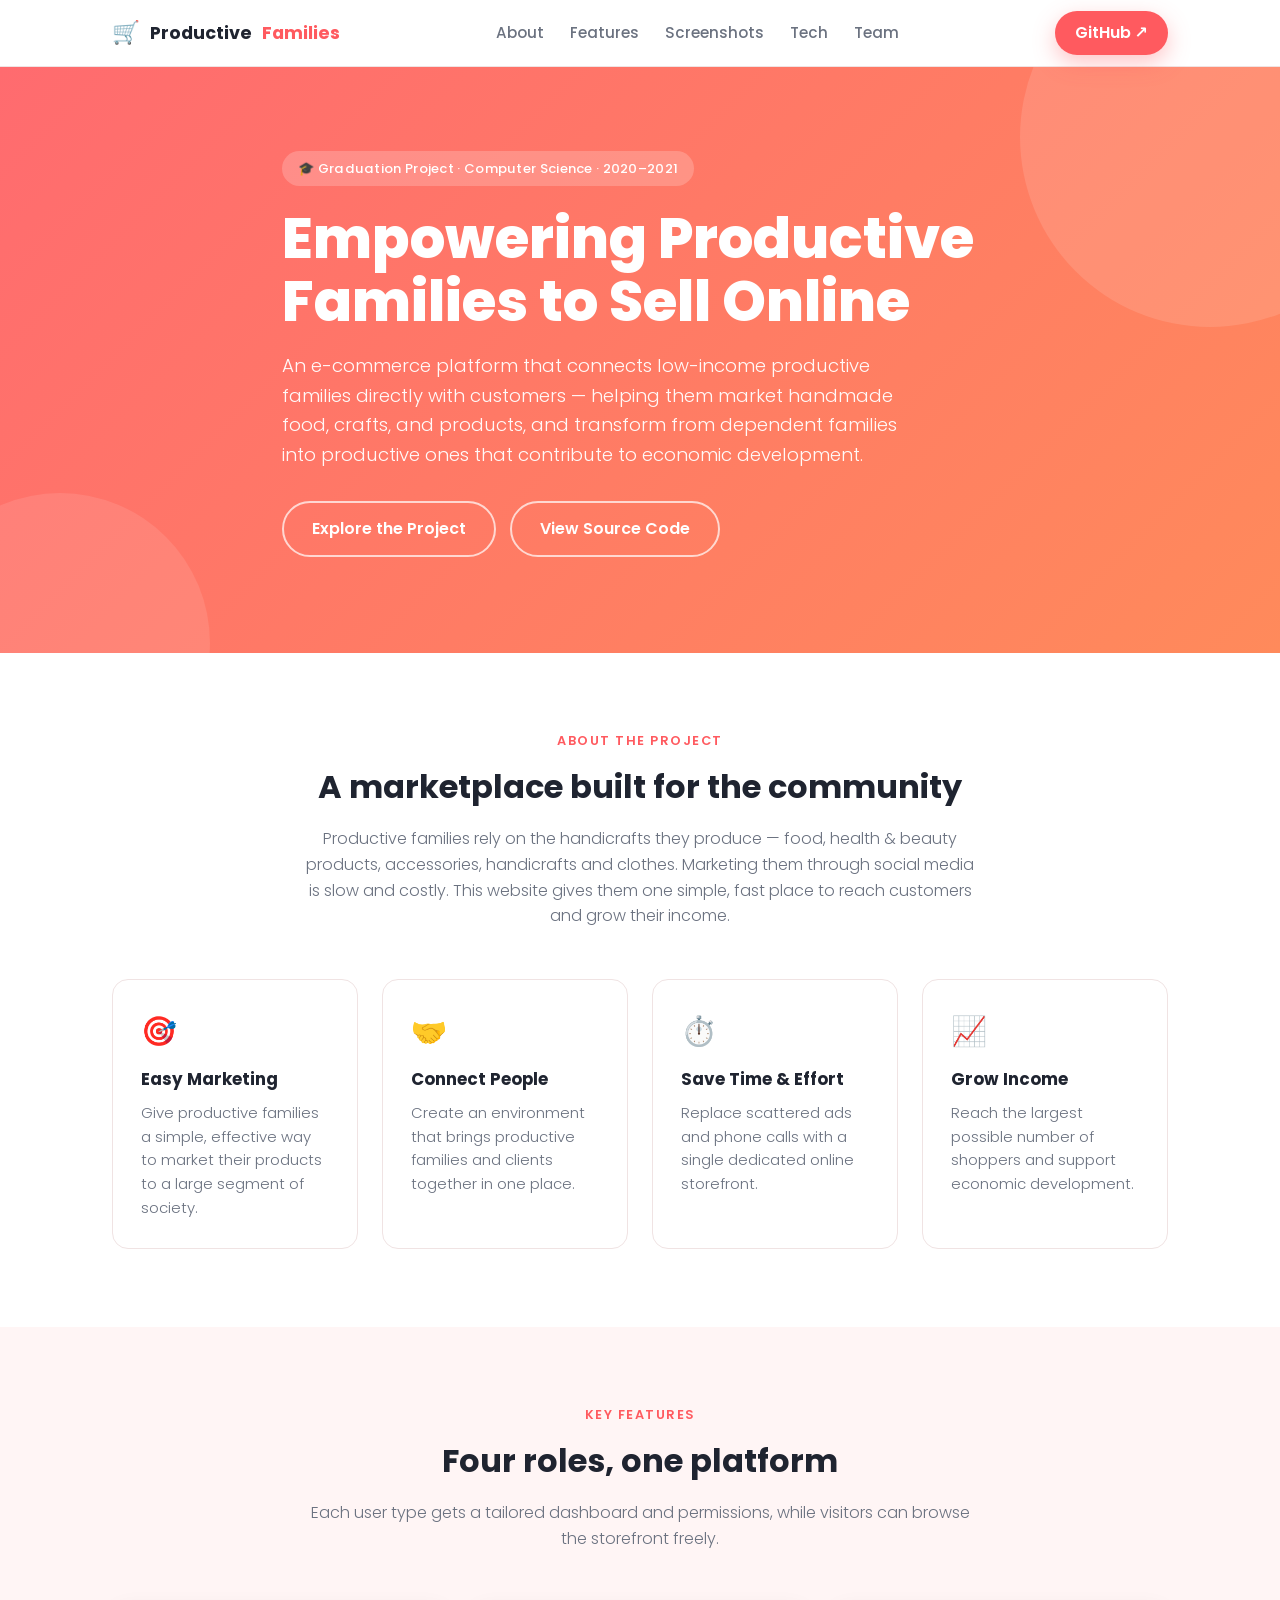
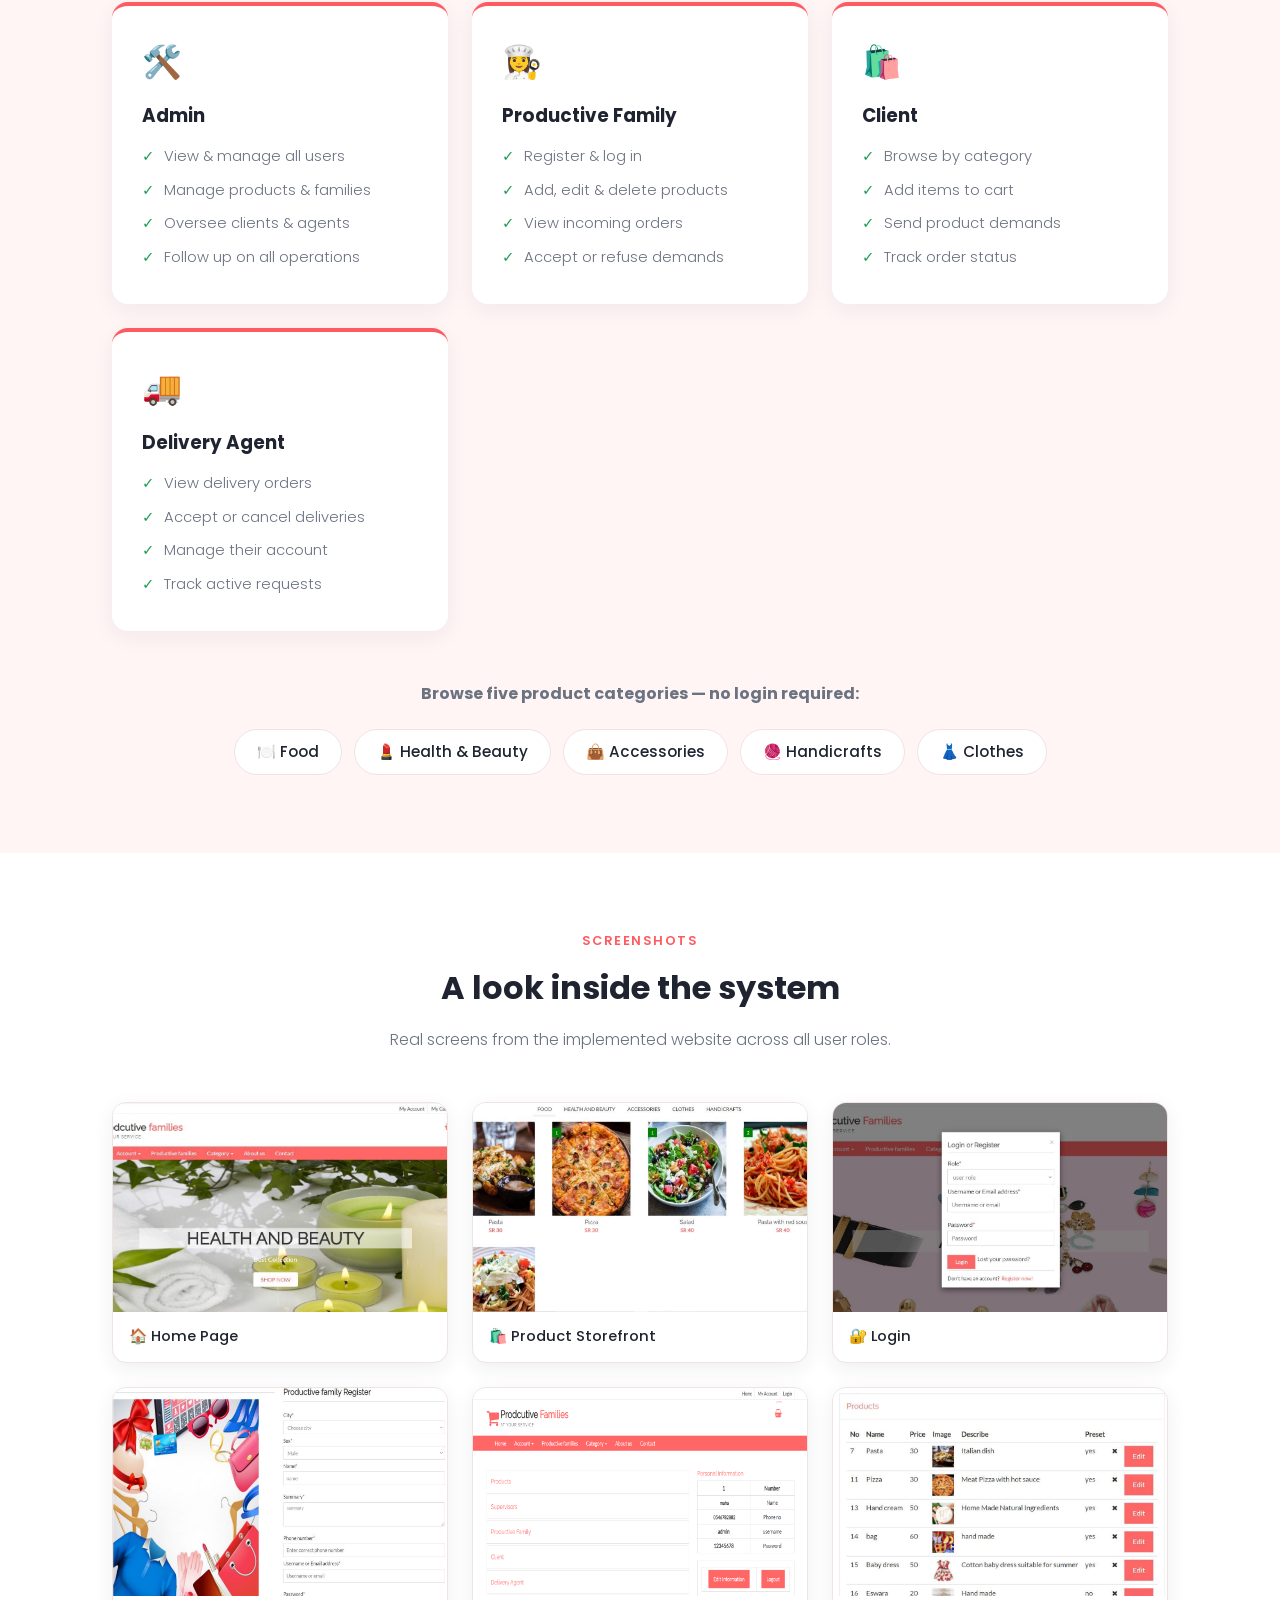
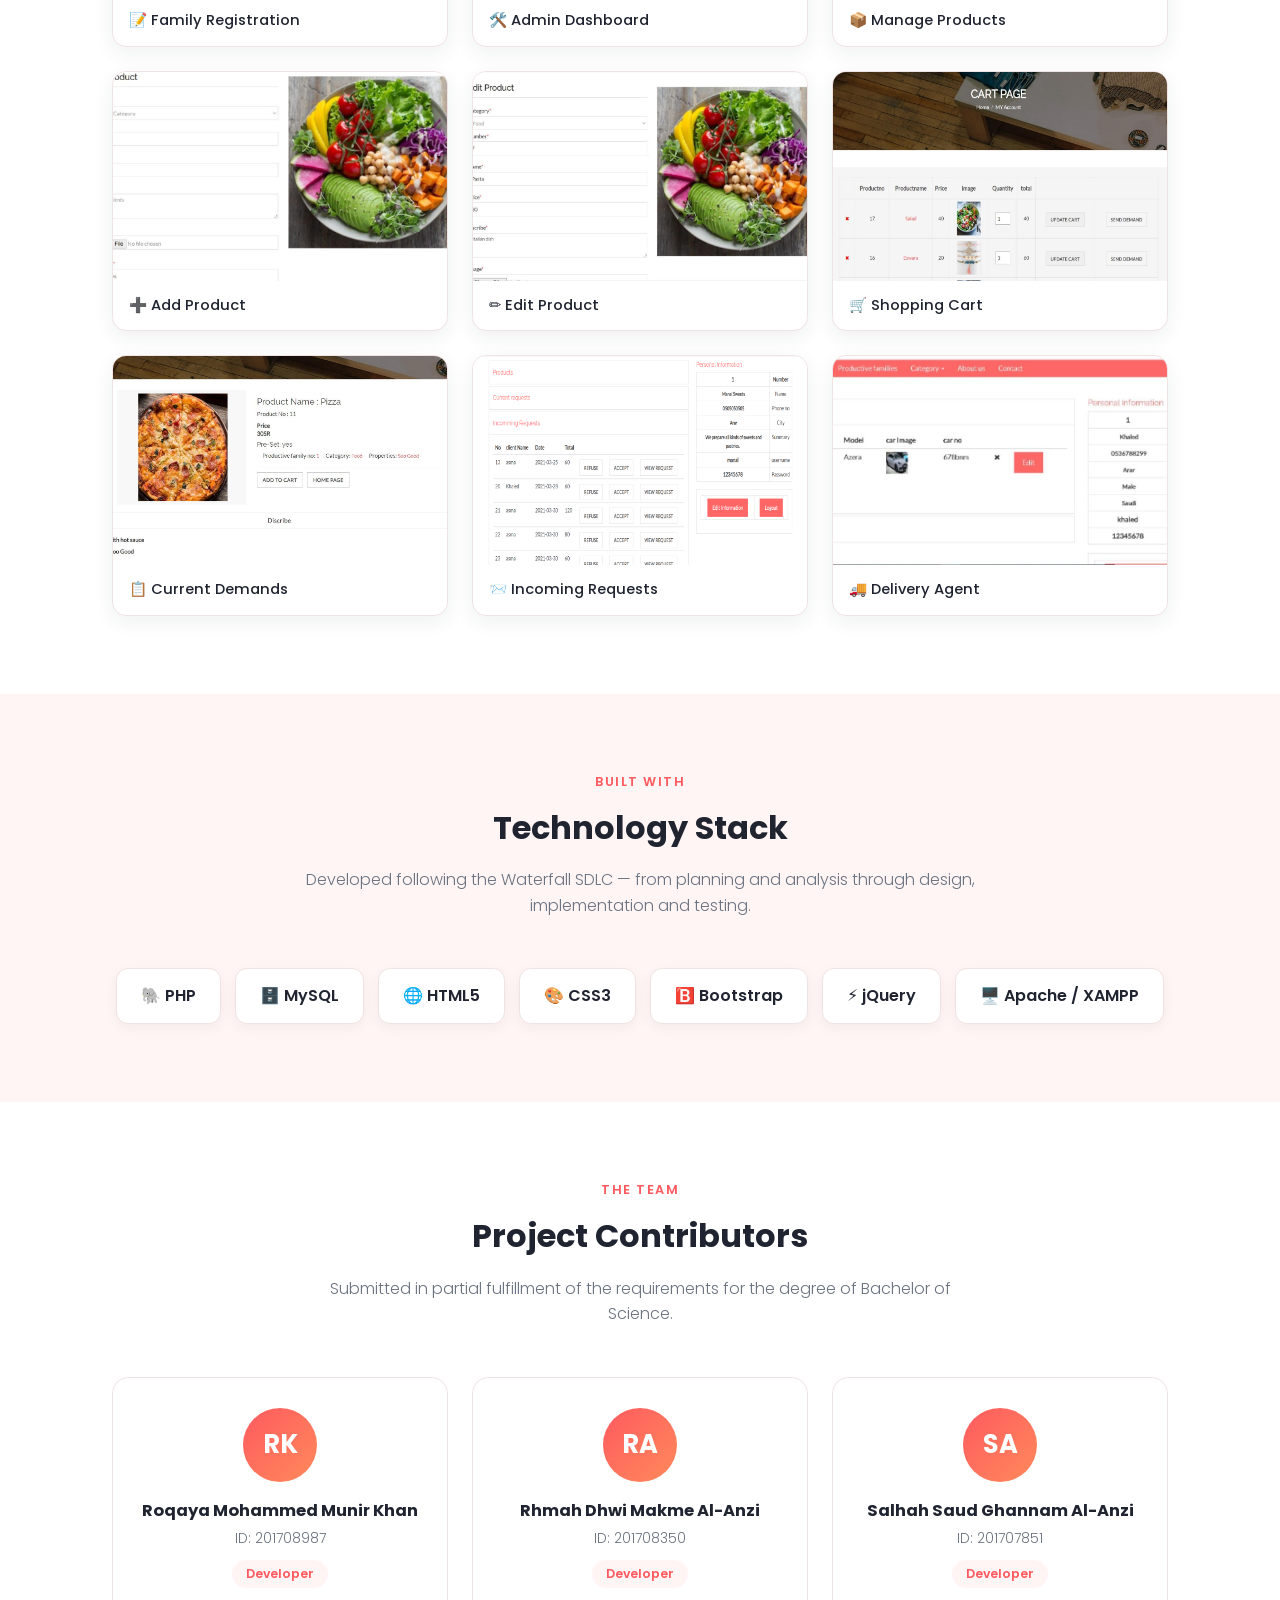
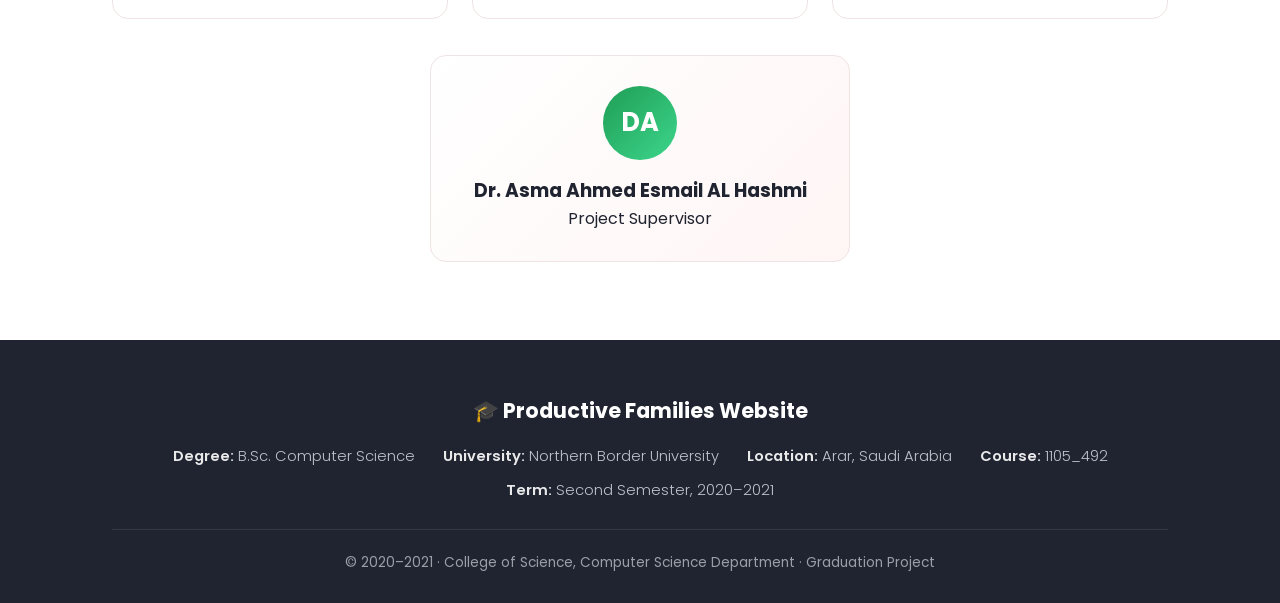
==== docs/index.html @ 954b5ad3 "Add professional portfolio README and live project showcase - Add detailed README with project overv" ====
<!DOCTYPE html>
<html lang="en">
<head>
  <meta charset="UTF-8">
  <meta name="viewport" content="width=device-width, initial-scale=1.0">
  <title>Productive Families Website — Graduation Project</title>
  <meta name="description" content="An e-commerce platform that empowers productive families to market and sell their handmade products online. Graduation project, Northern Border University, 2020–2021.">
  <link rel="preconnect" href="https://fonts.googleapis.com">
  <link href="https://fonts.googleapis.com/css2?family=Poppins:wght@300;400;500;600;700;800&display=swap" rel="stylesheet">
  <style>
    :root{
      --brand:#ff5a5f;
      --brand-dark:#e0484d;
      --green:#1f9d55;
      --ink:#1f2430;
      --muted:#6b7280;
      --bg:#fff;
      --soft:#fff5f5;
      --line:#f0e3e3;
      --shadow:0 12px 40px rgba(31,36,48,.12);
    }
    *{margin:0;padding:0;box-sizing:border-box}
    html{scroll-behavior:smooth}
    body{font-family:'Poppins',system-ui,sans-serif;color:var(--ink);background:var(--bg);line-height:1.6}
    a{color:inherit;text-decoration:none}
    .wrap{max-width:1100px;margin:0 auto;padding:0 22px}
    .btn{display:inline-block;background:var(--brand);color:#fff;padding:13px 28px;border-radius:50px;font-weight:600;transition:.25s;box-shadow:0 8px 22px rgba(255,90,95,.35)}
    .btn:hover{background:var(--brand-dark);transform:translateY(-2px)}
    .btn.ghost{background:transparent;color:#fff;border:2px solid rgba(255,255,255,.7);box-shadow:none}
    .btn.ghost:hover{background:rgba(255,255,255,.15)}

    /* NAV */
    nav{position:sticky;top:0;z-index:50;background:rgba(255,255,255,.92);backdrop-filter:blur(8px);border-bottom:1px solid var(--line)}
    nav .wrap{display:flex;align-items:center;justify-content:space-between;height:66px}
    .logo{display:flex;align-items:center;gap:10px;font-weight:700;font-size:1.1rem}
    .logo .cart{color:var(--brand);font-size:1.4rem}
    .logo span{color:var(--brand)}
    .nav-links{display:flex;gap:26px;font-weight:500;font-size:.95rem}
    .nav-links a{color:var(--muted);transition:.2s}
    .nav-links a:hover{color:var(--brand)}
    @media(max-width:720px){.nav-links{display:none}}

    /* HERO */
    header.hero{background:linear-gradient(135deg,#ff6b6f 0%,#ff8a5b 100%);color:#fff;padding:84px 0 96px;position:relative;overflow:hidden}
    header.hero:after{content:"";position:absolute;right:-120px;top:-120px;width:380px;height:380px;background:rgba(255,255,255,.12);border-radius:50%}
    header.hero:before{content:"";position:absolute;left:-90px;bottom:-140px;width:300px;height:300px;background:rgba(255,255,255,.10);border-radius:50%}
    .hero-inner{position:relative;z-index:2;max-width:760px}
    .pill{display:inline-block;background:rgba(255,255,255,.2);padding:7px 16px;border-radius:50px;font-size:.82rem;font-weight:500;letter-spacing:.3px;margin-bottom:22px}
    header.hero h1{font-size:clamp(2.1rem,5vw,3.5rem);font-weight:800;line-height:1.12;margin-bottom:18px}
    header.hero p.lead{font-size:1.15rem;font-weight:300;opacity:.96;max-width:620px;margin-bottom:32px}
    .hero-cta{display:flex;gap:14px;flex-wrap:wrap}

    /* SECTIONS */
    section{padding:78px 0}
    .eyebrow{color:var(--brand);font-weight:600;letter-spacing:1.5px;text-transform:uppercase;font-size:.8rem;margin-bottom:10px;text-align:center}
    h2.title{text-align:center;font-size:2rem;font-weight:700;margin-bottom:14px}
    .sub{text-align:center;color:var(--muted);max-width:680px;margin:0 auto 50px;font-weight:300}
    .soft{background:var(--soft)}

    /* OBJECTIVES */
    .grid{display:grid;gap:24px}
    .obj{grid-template-columns:repeat(auto-fit,minmax(240px,1fr))}
    .card{background:#fff;border:1px solid var(--line);border-radius:16px;padding:28px;transition:.25s}
    .card:hover{transform:translateY(-5px);box-shadow:var(--shadow)}
    .card .ico{font-size:1.8rem;margin-bottom:12px}
    .card h3{font-size:1.05rem;margin-bottom:8px}
    .card p{color:var(--muted);font-size:.93rem;font-weight:300}

    /* ROLES */
    .roles{grid-template-columns:repeat(auto-fit,minmax(250px,1fr))}
    .role{background:#fff;border-radius:16px;padding:30px;border-top:4px solid var(--brand);box-shadow:0 6px 22px rgba(31,36,48,.06)}
    .role .ico{font-size:2rem;margin-bottom:14px}
    .role h3{font-size:1.15rem;margin-bottom:10px}
    .role ul{list-style:none;color:var(--muted);font-size:.92rem;font-weight:300}
    .role li{padding:5px 0 5px 22px;position:relative}
    .role li:before{content:"✓";position:absolute;left:0;color:var(--green);font-weight:700}

    /* CATEGORIES */
    .cats{display:flex;flex-wrap:wrap;gap:12px;justify-content:center}
    .cat{background:#fff;border:1px solid var(--line);padding:10px 22px;border-radius:50px;font-weight:500;font-size:.95rem}

    /* GALLERY */
    .gallery{grid-template-columns:repeat(auto-fit,minmax(280px,1fr))}
    .shot{border-radius:14px;overflow:hidden;border:1px solid var(--line);background:#fff;box-shadow:0 6px 20px rgba(31,36,48,.07)}
    .shot img{width:100%;display:block;aspect-ratio:16/10;object-fit:cover;object-position:top}
    .shot .cap{padding:13px 16px;font-weight:500;font-size:.92rem}

    /* TECH */
    .tech{display:flex;flex-wrap:wrap;gap:14px;justify-content:center}
    .chip{background:#fff;border:1px solid var(--line);border-radius:12px;padding:14px 24px;font-weight:600;display:flex;align-items:center;gap:8px;box-shadow:0 4px 14px rgba(31,36,48,.05)}

    /* TEAM */
    .team{grid-template-columns:repeat(auto-fit,minmax(230px,1fr))}
    .member{background:#fff;border-radius:16px;padding:30px 24px;text-align:center;border:1px solid var(--line);transition:.25s}
    .member:hover{transform:translateY(-5px);box-shadow:var(--shadow)}
    .avatar{width:74px;height:74px;border-radius:50%;margin:0 auto 16px;background:linear-gradient(135deg,var(--brand),#ff8a5b);color:#fff;display:flex;align-items:center;justify-content:center;font-size:1.6rem;font-weight:700}
    .member h3{font-size:1.02rem;margin-bottom:4px}
    .member .id{color:var(--muted);font-size:.85rem;font-weight:300}
    .member .tag{display:inline-block;margin-top:10px;background:var(--soft);color:var(--brand);padding:4px 14px;border-radius:50px;font-size:.78rem;font-weight:600}
    .supervisor{max-width:420px;margin:36px auto 0;text-align:center;background:linear-gradient(135deg,#fff,#fff5f5);border:1px solid var(--line);border-radius:16px;padding:30px}
    .supervisor .avatar{background:linear-gradient(135deg,#1f9d55,#3dd68c)}

    /* FOOTER */
    footer{background:var(--ink);color:#cfd3dc;padding:54px 0 30px;text-align:center}
    footer h3{color:#fff;font-size:1.3rem;margin-bottom:18px}
    .meta{display:flex;flex-wrap:wrap;gap:10px 28px;justify-content:center;font-size:.92rem;font-weight:300;margin-bottom:26px}
    .meta span{opacity:.9}
    .meta b{color:#fff;font-weight:600}
    footer .copy{border-top:1px solid rgba(255,255,255,.12);padding-top:22px;font-size:.85rem;opacity:.7}
  </style>
</head>
<body>

  <nav>
    <div class="wrap">
      <div class="logo"><span class="cart">🛒</span> Productive <span>Families</span></div>
      <div class="nav-links">
        <a href="#about">About</a>
        <a href="#features">Features</a>
        <a href="#screens">Screenshots</a>
        <a href="#tech">Tech</a>
        <a href="#team">Team</a>
      </div>
      <a class="btn" href="https://github.com/roqaya-k7an/Productive-Families-Website" style="padding:9px 20px">GitHub ↗</a>
    </div>
  </nav>

  <header class="hero">
    <div class="wrap hero-inner">
      <span class="pill">🎓 Graduation Project · Computer Science · 2020–2021</span>
      <h1>Empowering Productive Families to Sell Online</h1>
      <p class="lead">An e-commerce platform that connects low-income productive families directly
        with customers — helping them market handmade food, crafts, and products, and transform from
        dependent families into productive ones that contribute to economic development.</p>
      <div class="hero-cta">
        <a class="btn ghost" href="#about">Explore the Project</a>
        <a class="btn ghost" href="https://github.com/roqaya-k7an/Productive-Families-Website">View Source Code</a>
      </div>
    </div>
  </header>

  <!-- ABOUT -->
  <section id="about">
    <div class="wrap">
      <div class="eyebrow">About the Project</div>
      <h2 class="title">A marketplace built for the community</h2>
      <p class="sub">Productive families rely on the handicrafts they produce — food, health & beauty
        products, accessories, handicrafts and clothes. Marketing them through social media is slow
        and costly. This website gives them one simple, fast place to reach customers and grow their income.</p>
      <div class="grid obj">
        <div class="card"><div class="ico">🎯</div><h3>Easy Marketing</h3><p>Give productive families a simple, effective way to market their products to a large segment of society.</p></div>
        <div class="card"><div class="ico">🤝</div><h3>Connect People</h3><p>Create an environment that brings productive families and clients together in one place.</p></div>
        <div class="card"><div class="ico">⏱️</div><h3>Save Time & Effort</h3><p>Replace scattered ads and phone calls with a single dedicated online storefront.</p></div>
        <div class="card"><div class="ico">📈</div><h3>Grow Income</h3><p>Reach the largest possible number of shoppers and support economic development.</p></div>
      </div>
    </div>
  </section>

  <!-- FEATURES / ROLES -->
  <section id="features" class="soft">
    <div class="wrap">
      <div class="eyebrow">Key Features</div>
      <h2 class="title">Four roles, one platform</h2>
      <p class="sub">Each user type gets a tailored dashboard and permissions, while visitors can browse the storefront freely.</p>
      <div class="grid roles">
        <div class="role"><div class="ico">🛠️</div><h3>Admin</h3><ul>
          <li>View & manage all users</li><li>Manage products & families</li>
          <li>Oversee clients & agents</li><li>Follow up on all operations</li></ul></div>
        <div class="role"><div class="ico">👩‍🍳</div><h3>Productive Family</h3><ul>
          <li>Register & log in</li><li>Add, edit & delete products</li>
          <li>View incoming orders</li><li>Accept or refuse demands</li></ul></div>
        <div class="role"><div class="ico">🛍️</div><h3>Client</h3><ul>
          <li>Browse by category</li><li>Add items to cart</li>
          <li>Send product demands</li><li>Track order status</li></ul></div>
        <div class="role"><div class="ico">🚚</div><h3>Delivery Agent</h3><ul>
          <li>View delivery orders</li><li>Accept or cancel deliveries</li>
          <li>Manage their account</li><li>Track active requests</li></ul></div>
      </div>
      <p class="sub" style="margin-top:50px;margin-bottom:22px"><strong>Browse five product categories — no login required:</strong></p>
      <div class="cats">
        <div class="cat">🍽️ Food</div>
        <div class="cat">💄 Health & Beauty</div>
        <div class="cat">👜 Accessories</div>
        <div class="cat">🧶 Handicrafts</div>
        <div class="cat">👗 Clothes</div>
      </div>
    </div>
  </section>

  <!-- SCREENSHOTS -->
  <section id="screens">
    <div class="wrap">
      <div class="eyebrow">Screenshots</div>
      <h2 class="title">A look inside the system</h2>
      <p class="sub">Real screens from the implemented website across all user roles.</p>
      <div class="grid gallery">
        <div class="shot"><img src="screenshots/home-hero.jpg" alt="Home page"><div class="cap">🏠 Home Page</div></div>
        <div class="shot"><img src="screenshots/products.jpg" alt="Products"><div class="cap">🛍️ Product Storefront</div></div>
        <div class="shot"><img src="screenshots/login.jpg" alt="Login"><div class="cap">🔐 Login</div></div>
        <div class="shot"><img src="screenshots/register.jpg" alt="Register"><div class="cap">📝 Family Registration</div></div>
        <div class="shot"><img src="screenshots/admin-dashboard.png" alt="Admin dashboard"><div class="cap">🛠️ Admin Dashboard</div></div>
        <div class="shot"><img src="screenshots/manage-products.jpg" alt="Manage products"><div class="cap">📦 Manage Products</div></div>
        <div class="shot"><img src="screenshots/add-product.jpg" alt="Add product"><div class="cap">➕ Add Product</div></div>
        <div class="shot"><img src="screenshots/edit-product.jpg" alt="Edit product"><div class="cap">✏️ Edit Product</div></div>
        <div class="shot"><img src="screenshots/cart.jpg" alt="Cart"><div class="cap">🛒 Shopping Cart</div></div>
        <div class="shot"><img src="screenshots/current-demand.jpg" alt="Current demand"><div class="cap">📋 Current Demands</div></div>
        <div class="shot"><img src="screenshots/incoming-requests.png" alt="Incoming requests"><div class="cap">📨 Incoming Requests</div></div>
        <div class="shot"><img src="screenshots/delivery-agent.png" alt="Delivery agent"><div class="cap">🚚 Delivery Agent</div></div>
      </div>
    </div>
  </section>

  <!-- TECH -->
  <section id="tech" class="soft">
    <div class="wrap">
      <div class="eyebrow">Built With</div>
      <h2 class="title">Technology Stack</h2>
      <p class="sub">Developed following the Waterfall SDLC — from planning and analysis through design, implementation and testing.</p>
      <div class="tech">
        <div class="chip">🐘 PHP</div>
        <div class="chip">🗄️ MySQL</div>
        <div class="chip">🌐 HTML5</div>
        <div class="chip">🎨 CSS3</div>
        <div class="chip">🅱️ Bootstrap</div>
        <div class="chip">⚡ jQuery</div>
        <div class="chip">🖥️ Apache / XAMPP</div>
      </div>
    </div>
  </section>

  <!-- TEAM -->
  <section id="team">
    <div class="wrap">
      <div class="eyebrow">The Team</div>
      <h2 class="title">Project Contributors</h2>
      <p class="sub">Submitted in partial fulfillment of the requirements for the degree of Bachelor of Science.</p>
      <div class="grid team">
        <div class="member"><div class="avatar">RK</div><h3>Roqaya Mohammed Munir Khan</h3><div class="id">ID: 201708987</div><div class="tag">Developer</div></div>
        <div class="member"><div class="avatar">RA</div><h3>Rhmah Dhwi Makme Al-Anzi</h3><div class="id">ID: 201708350</div><div class="tag">Developer</div></div>
        <div class="member"><div class="avatar">SA</div><h3>Salhah Saud Ghannam Al-Anzi</h3><div class="id">ID: 201707851</div><div class="tag">Developer</div></div>
      </div>
      <div class="supervisor">
        <div class="avatar">DA</div>
        <h3>Dr. Asma Ahmed Esmail AL Hashmi</h3>
        <div class="id">Project Supervisor</div>
      </div>
    </div>
  </section>

  <!-- FOOTER -->
  <footer>
    <div class="wrap">
      <h3>🎓 Productive Families Website</h3>
      <div class="meta">
        <span><b>Degree:</b> B.Sc. Computer Science</span>
        <span><b>University:</b> Northern Border University</span>
        <span><b>Location:</b> Arar, Saudi Arabia</span>
        <span><b>Course:</b> 1105_492</span>
        <span><b>Term:</b> Second Semester, 2020–2021</span>
      </div>
      <div class="copy">© 2020–2021 · College of Science, Computer Science Department · Graduation Project</div>
    </div>
  </footer>

</body>
</html>
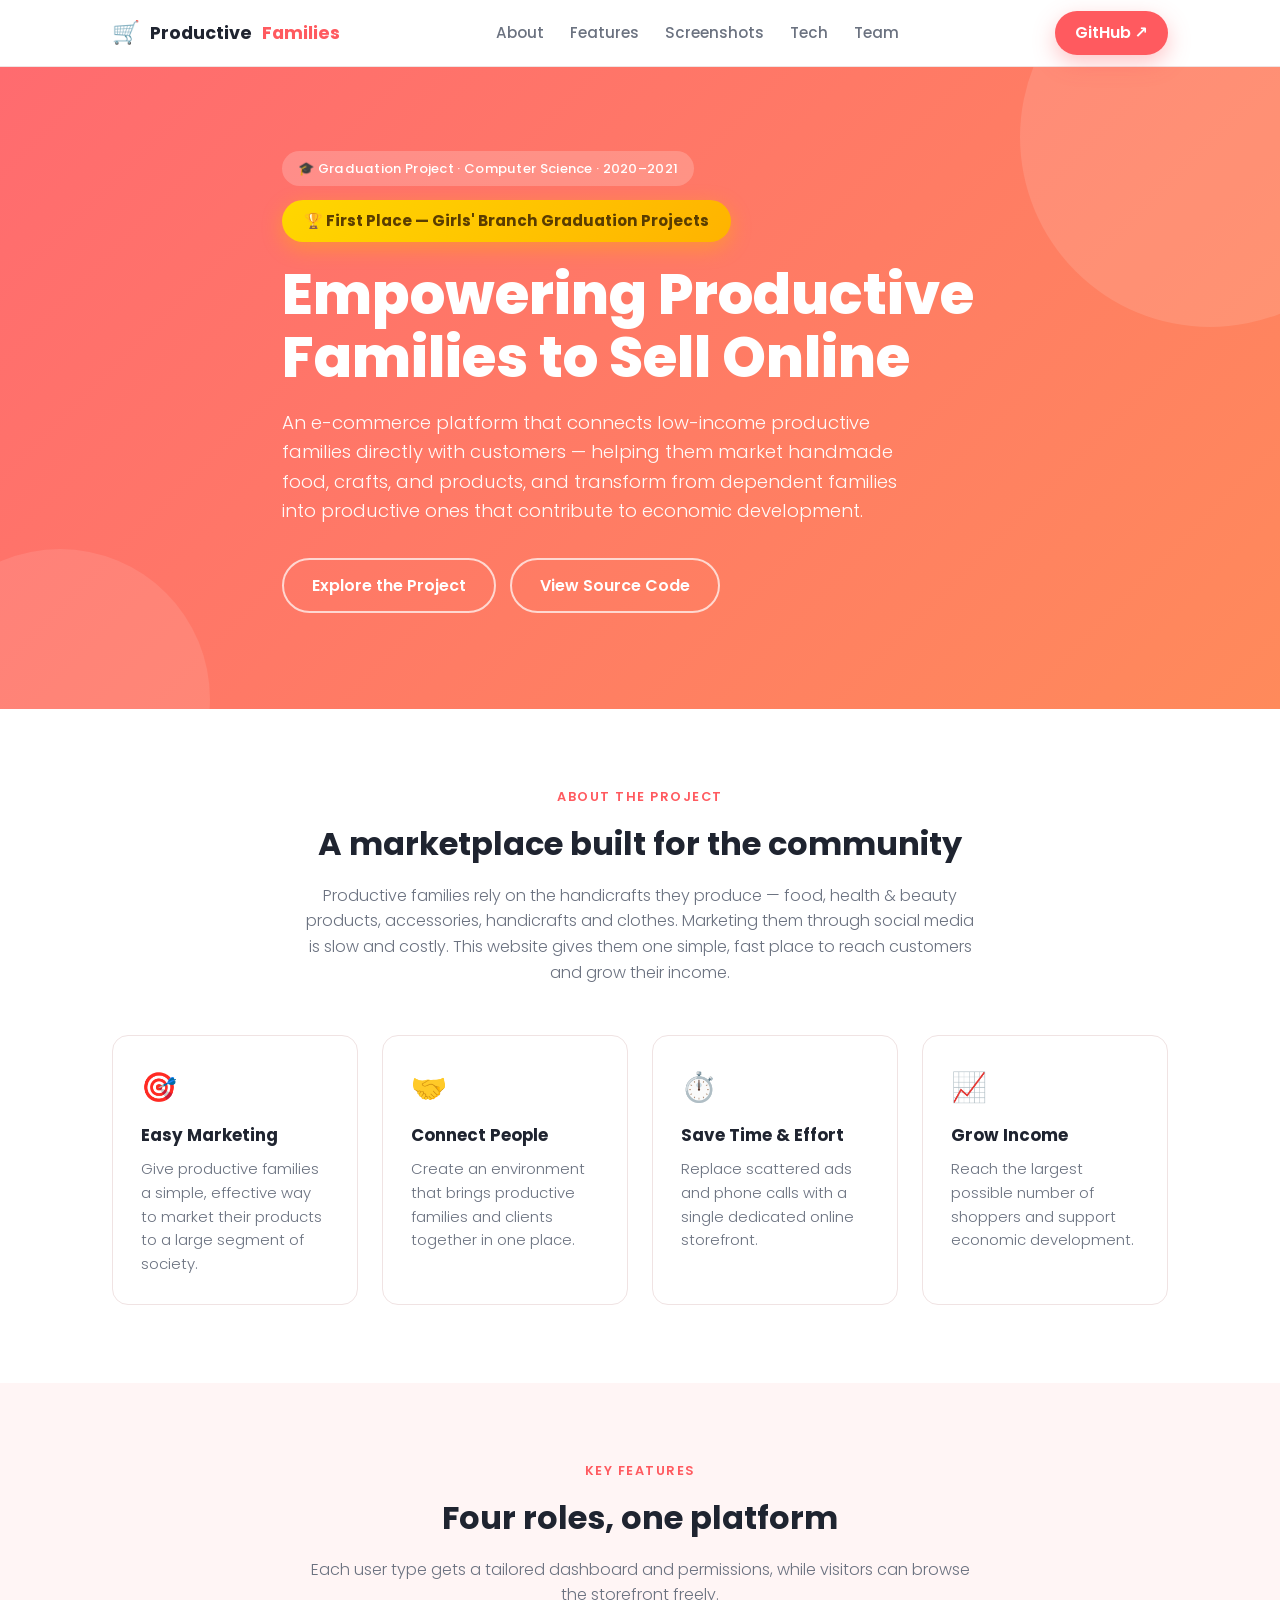
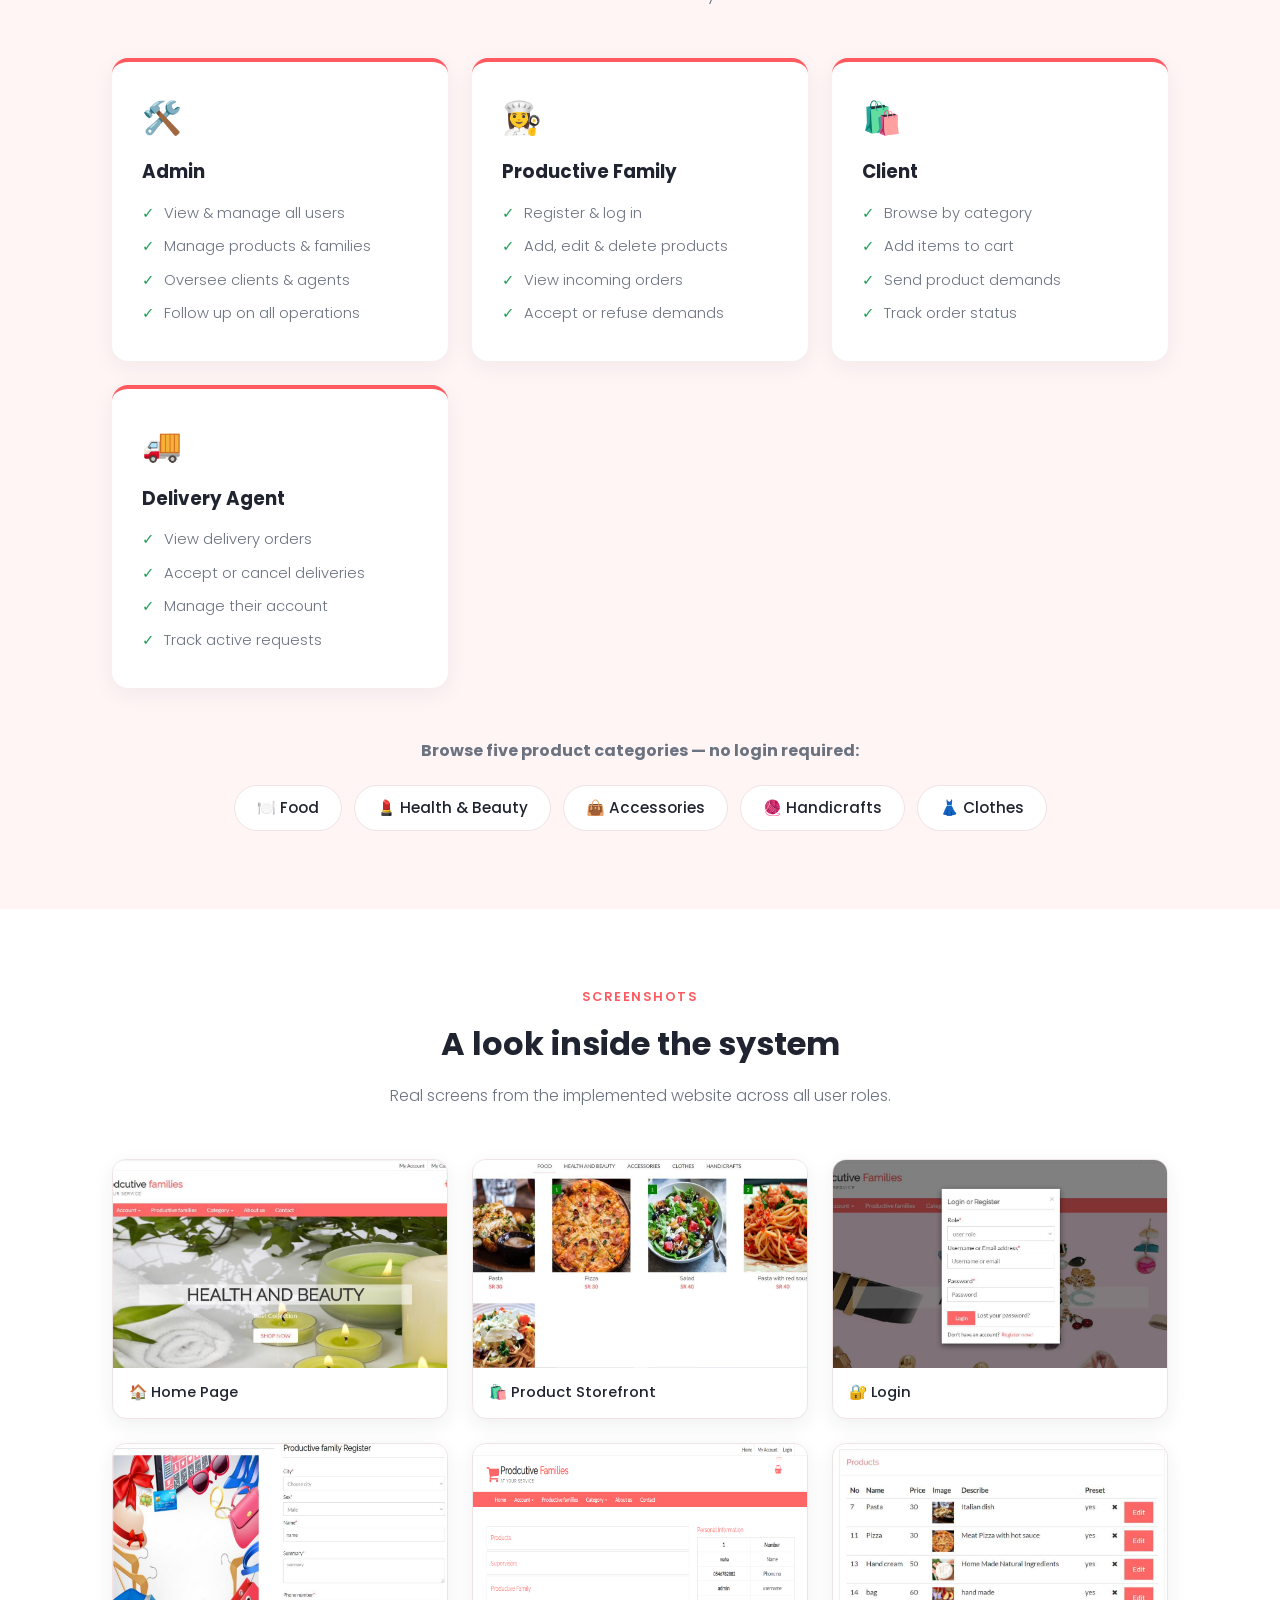
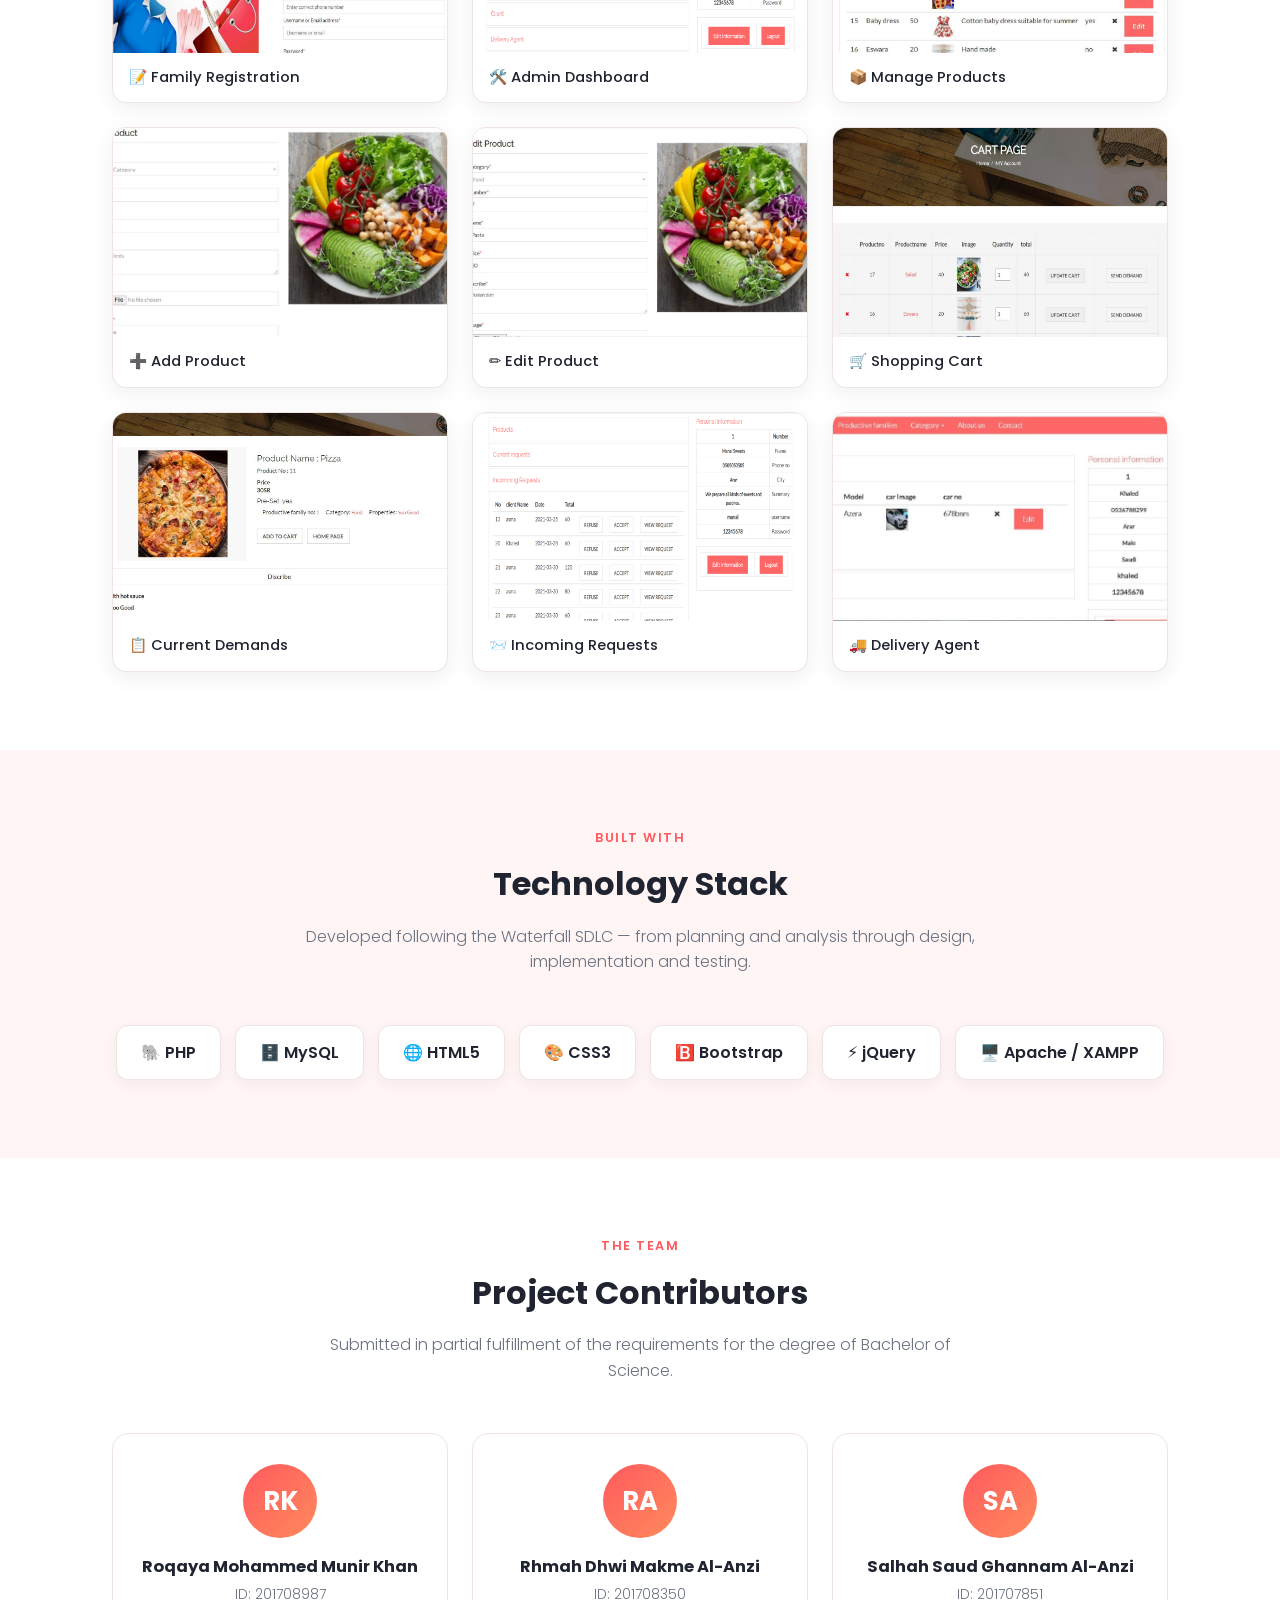
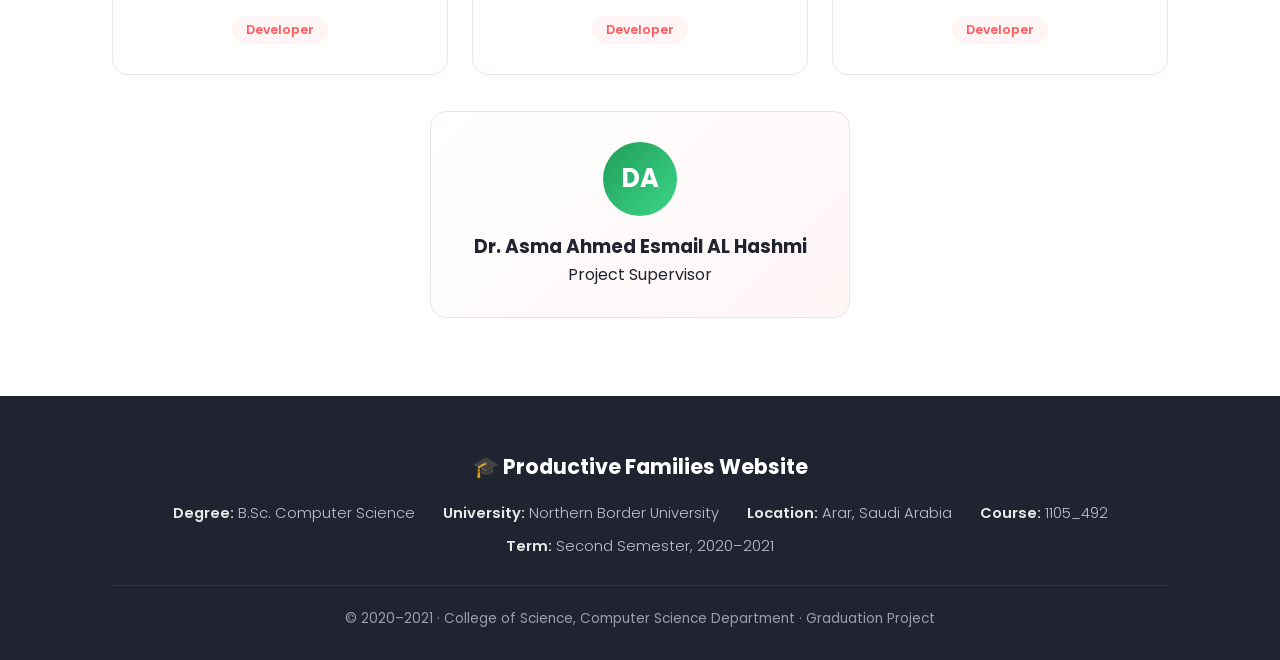
==== commit 00c040a4: "Highlight First Place award (girls' branch graduation projects) Add a gold award badge to the README" ====
--- a/docs/index.html
+++ b/docs/index.html
@@ -45,7 +45,8 @@
     header.hero:after{content:"";position:absolute;right:-120px;top:-120px;width:380px;height:380px;background:rgba(255,255,255,.12);border-radius:50%}
     header.hero:before{content:"";position:absolute;left:-90px;bottom:-140px;width:300px;height:300px;background:rgba(255,255,255,.10);border-radius:50%}
     .hero-inner{position:relative;z-index:2;max-width:760px}
-    .pill{display:inline-block;background:rgba(255,255,255,.2);padding:7px 16px;border-radius:50px;font-size:.82rem;font-weight:500;letter-spacing:.3px;margin-bottom:22px}
+    .pill{display:inline-block;background:rgba(255,255,255,.2);padding:7px 16px;border-radius:50px;font-size:.82rem;font-weight:500;letter-spacing:.3px;margin-bottom:14px}
+    .award{display:block;width:fit-content;background:linear-gradient(135deg,#ffd700,#ffb300);color:#5a3d00;padding:9px 22px;border-radius:50px;font-size:.95rem;font-weight:700;margin-bottom:22px;box-shadow:0 6px 20px rgba(255,179,0,.45)}
     header.hero h1{font-size:clamp(2.1rem,5vw,3.5rem);font-weight:800;line-height:1.12;margin-bottom:18px}
     header.hero p.lead{font-size:1.15rem;font-weight:300;opacity:.96;max-width:620px;margin-bottom:32px}
     .hero-cta{display:flex;gap:14px;flex-wrap:wrap}
@@ -128,6 +129,7 @@
   <header class="hero">
     <div class="wrap hero-inner">
       <span class="pill">🎓 Graduation Project · Computer Science · 2020–2021</span>
+      <span class="award">🏆 First Place — Girls' Branch Graduation Projects</span>
       <h1>Empowering Productive Families to Sell Online</h1>
       <p class="lead">An e-commerce platform that connects low-income productive families directly
         with customers — helping them market handmade food, crafts, and products, and transform from
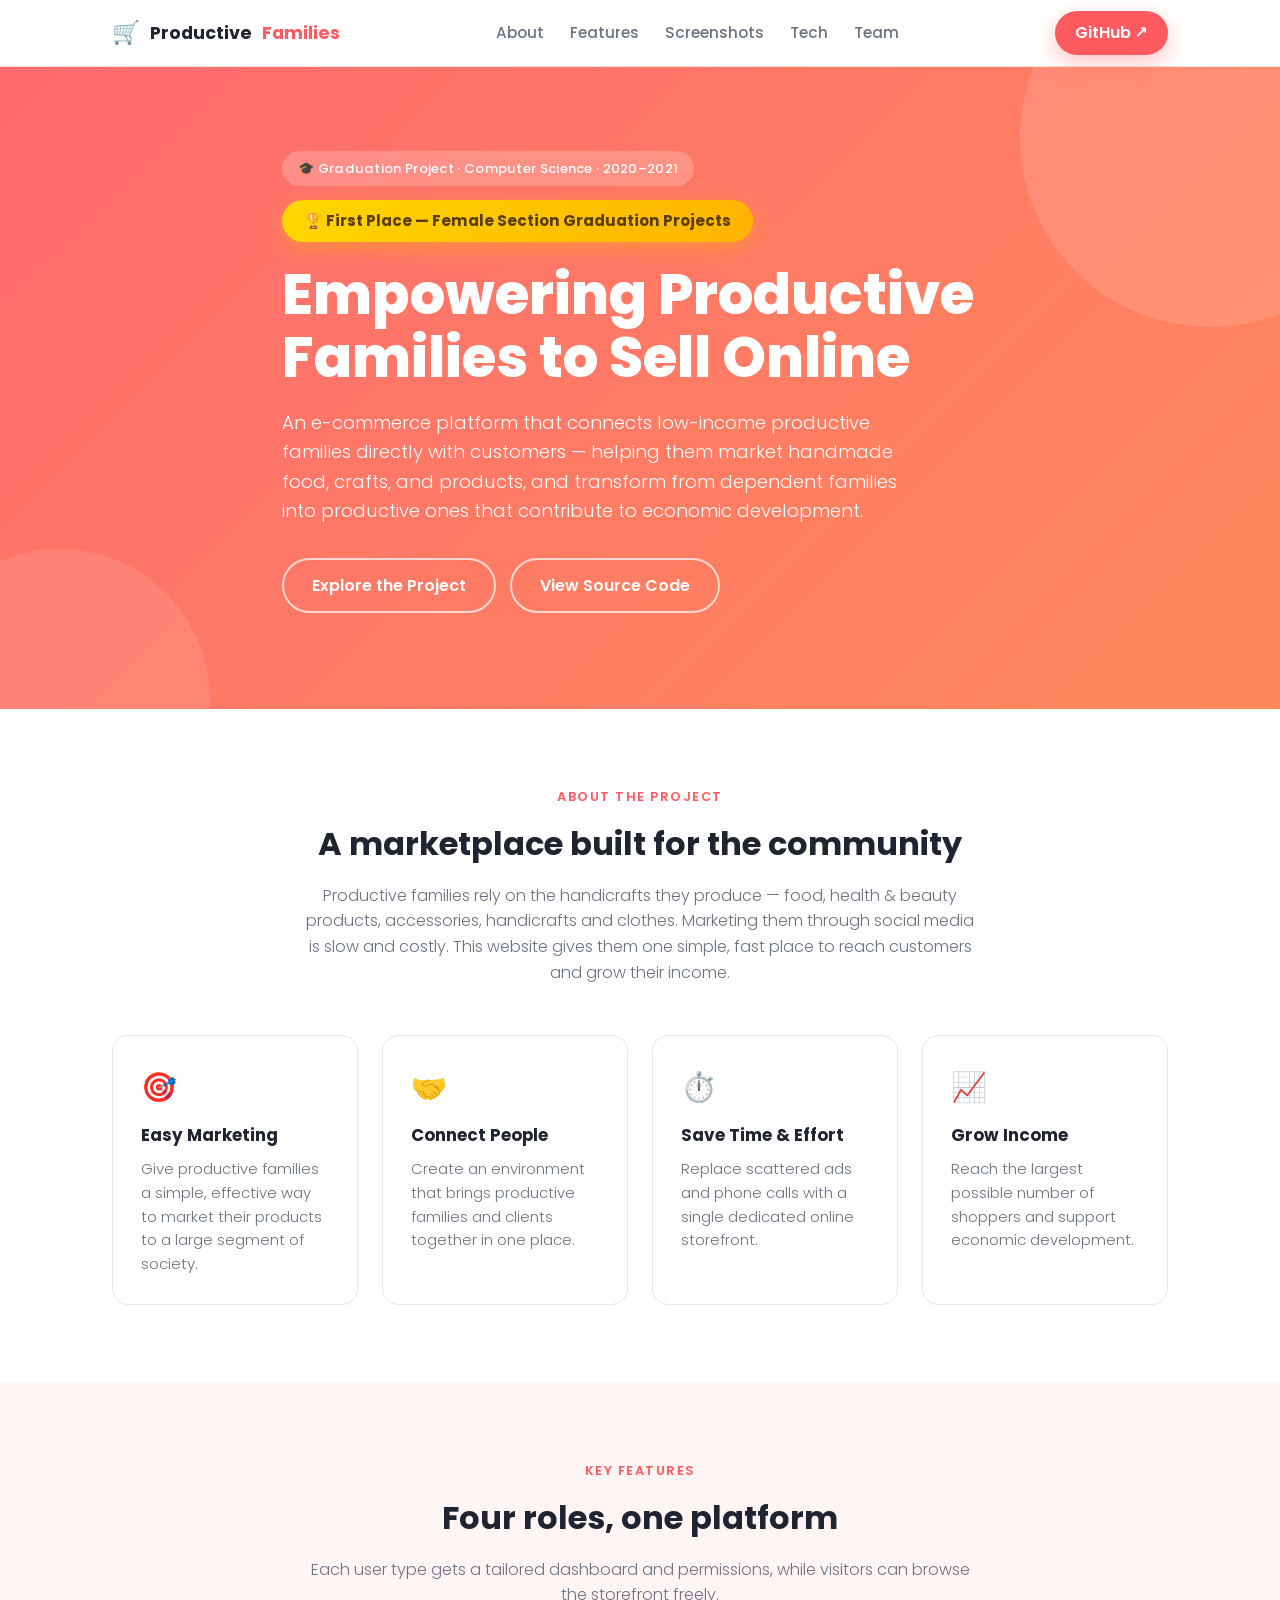
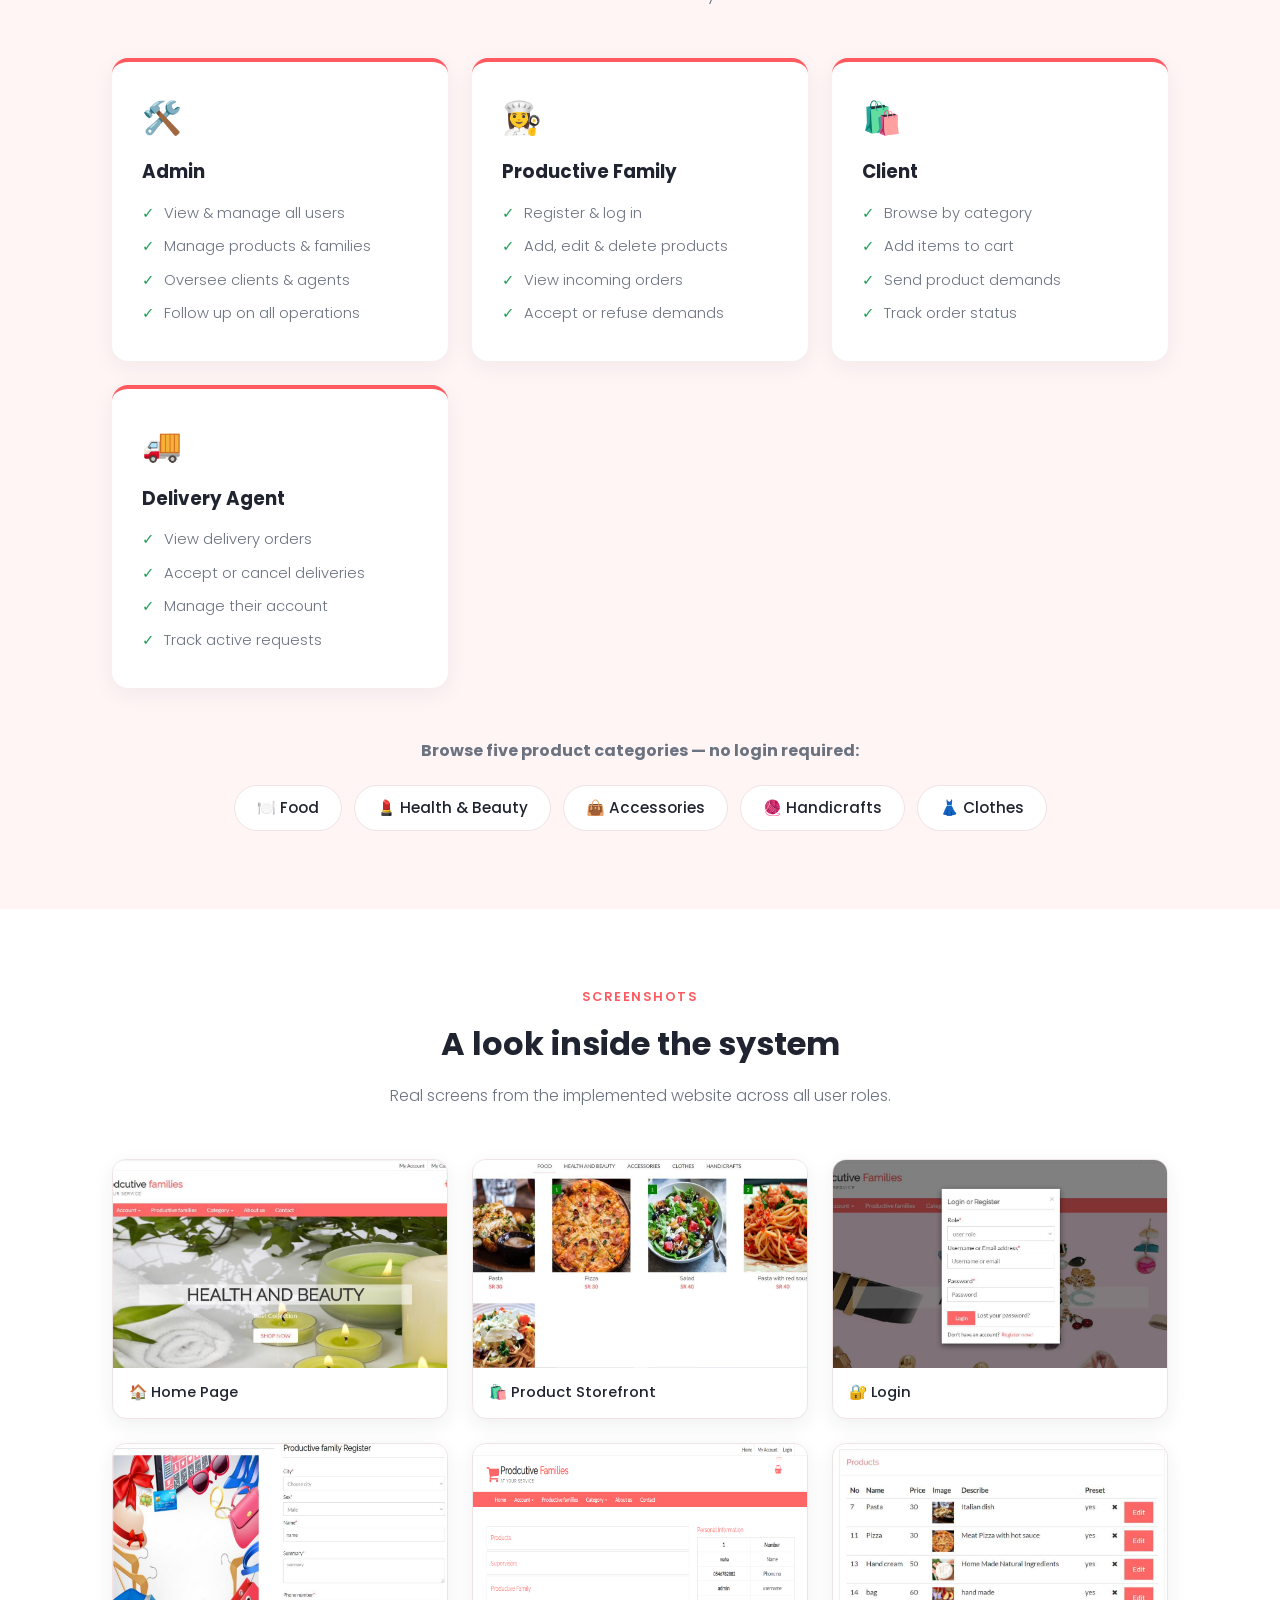
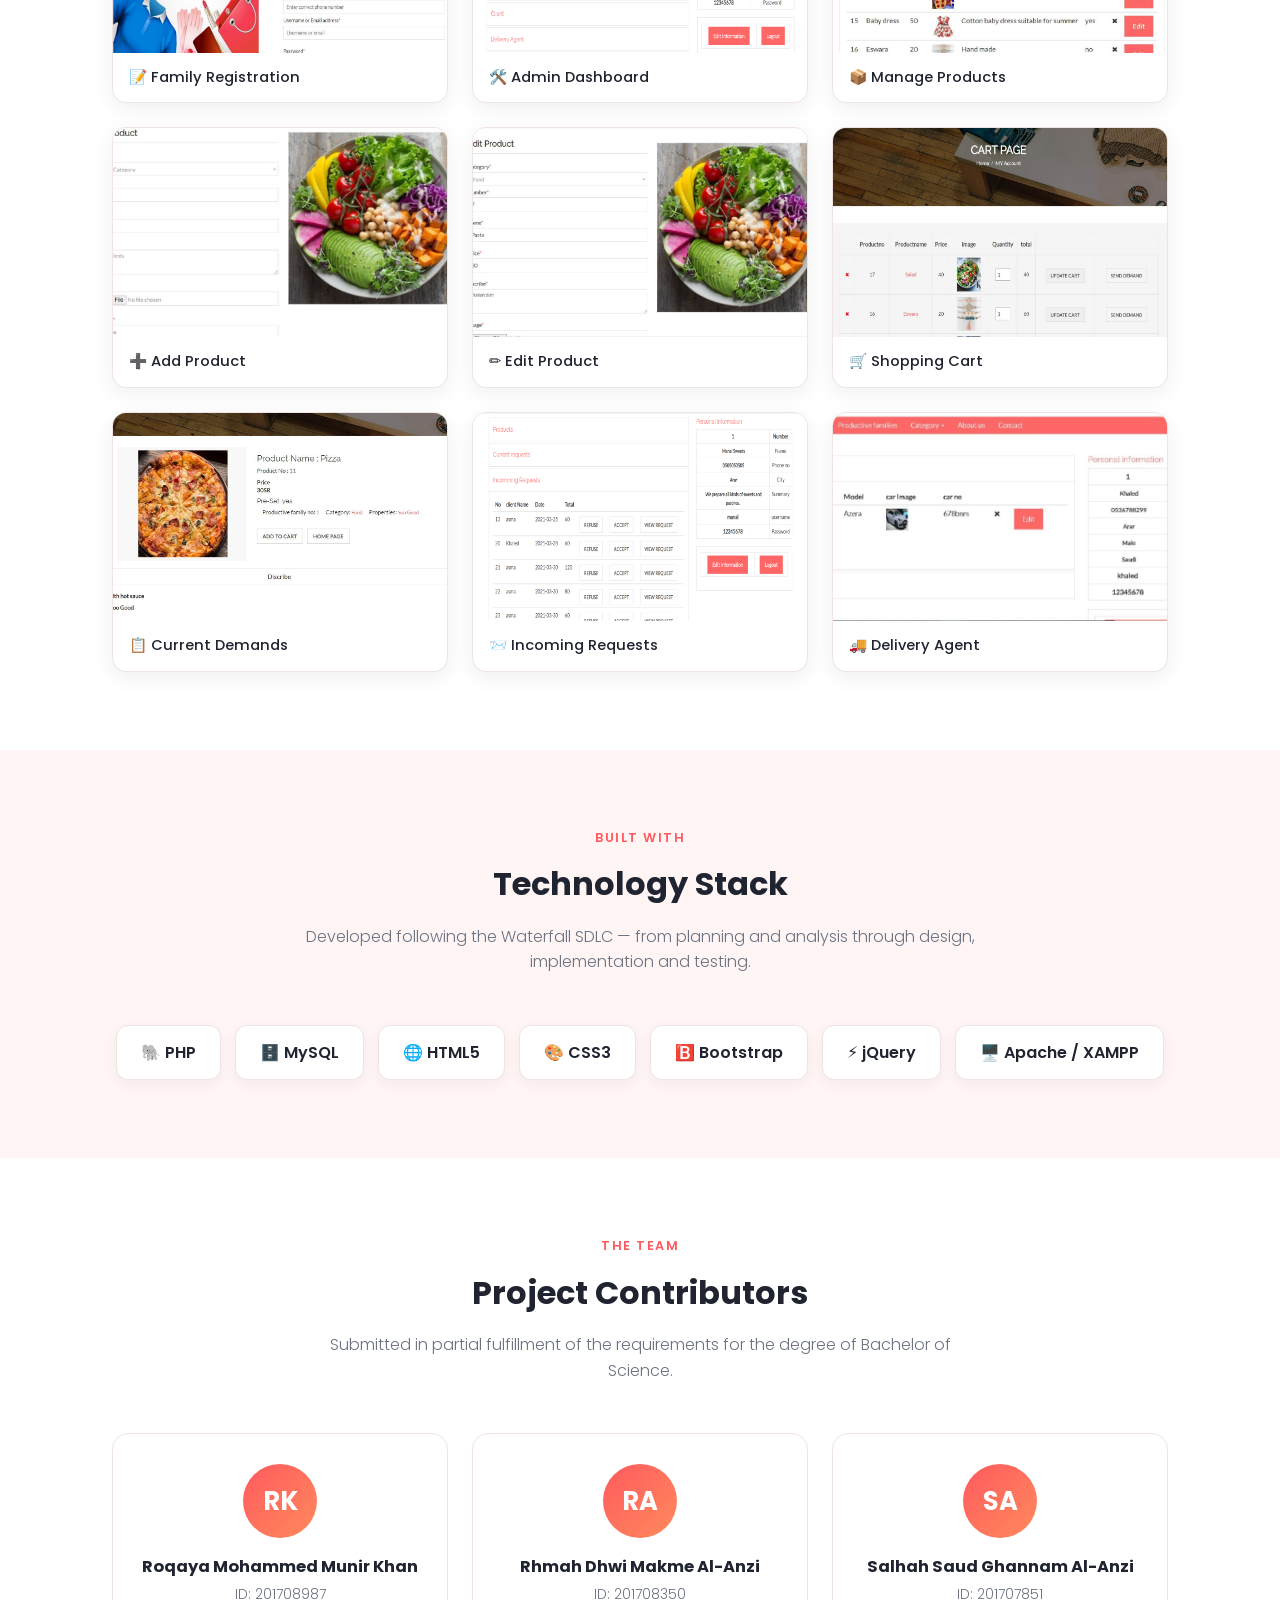
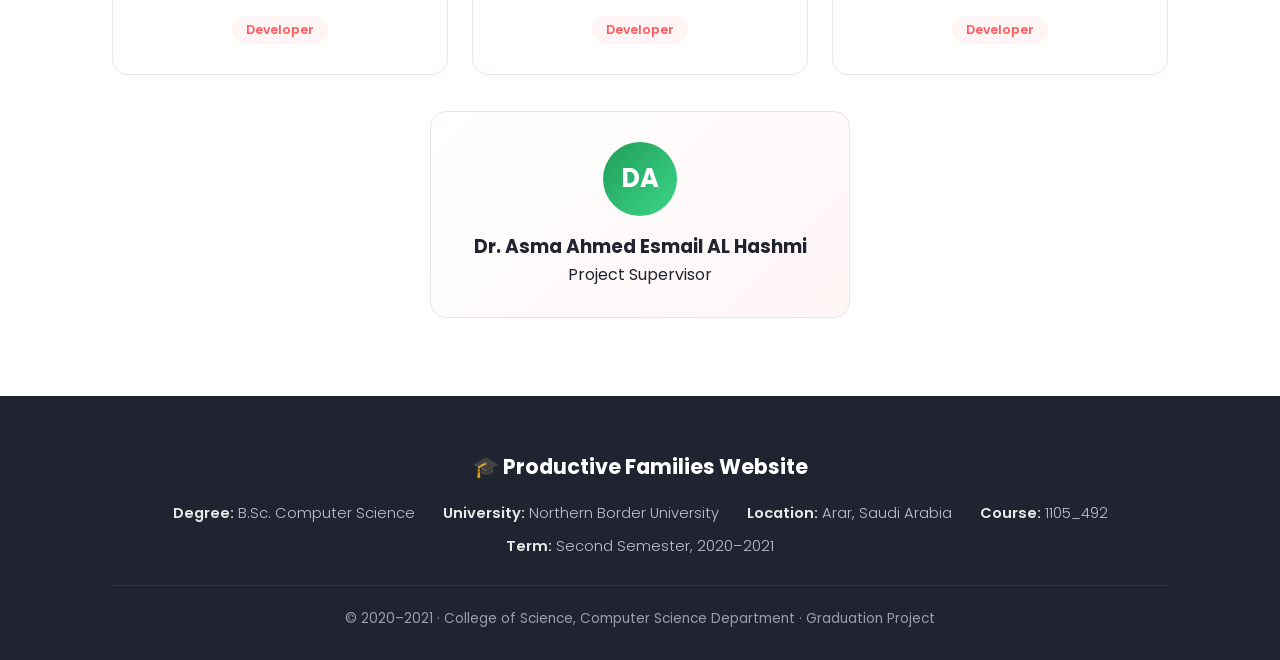
==== commit 38337142: "Update award wording to Female Section" ====
--- a/docs/index.html
+++ b/docs/index.html
@@ -129,7 +129,7 @@
   <header class="hero">
     <div class="wrap hero-inner">
       <span class="pill">🎓 Graduation Project · Computer Science · 2020–2021</span>
-      <span class="award">🏆 First Place — Girls' Branch Graduation Projects</span>
+      <span class="award">🏆 First Place — Female Section Graduation Projects</span>
       <h1>Empowering Productive Families to Sell Online</h1>
       <p class="lead">An e-commerce platform that connects low-income productive families directly
         with customers — helping them market handmade food, crafts, and products, and transform from
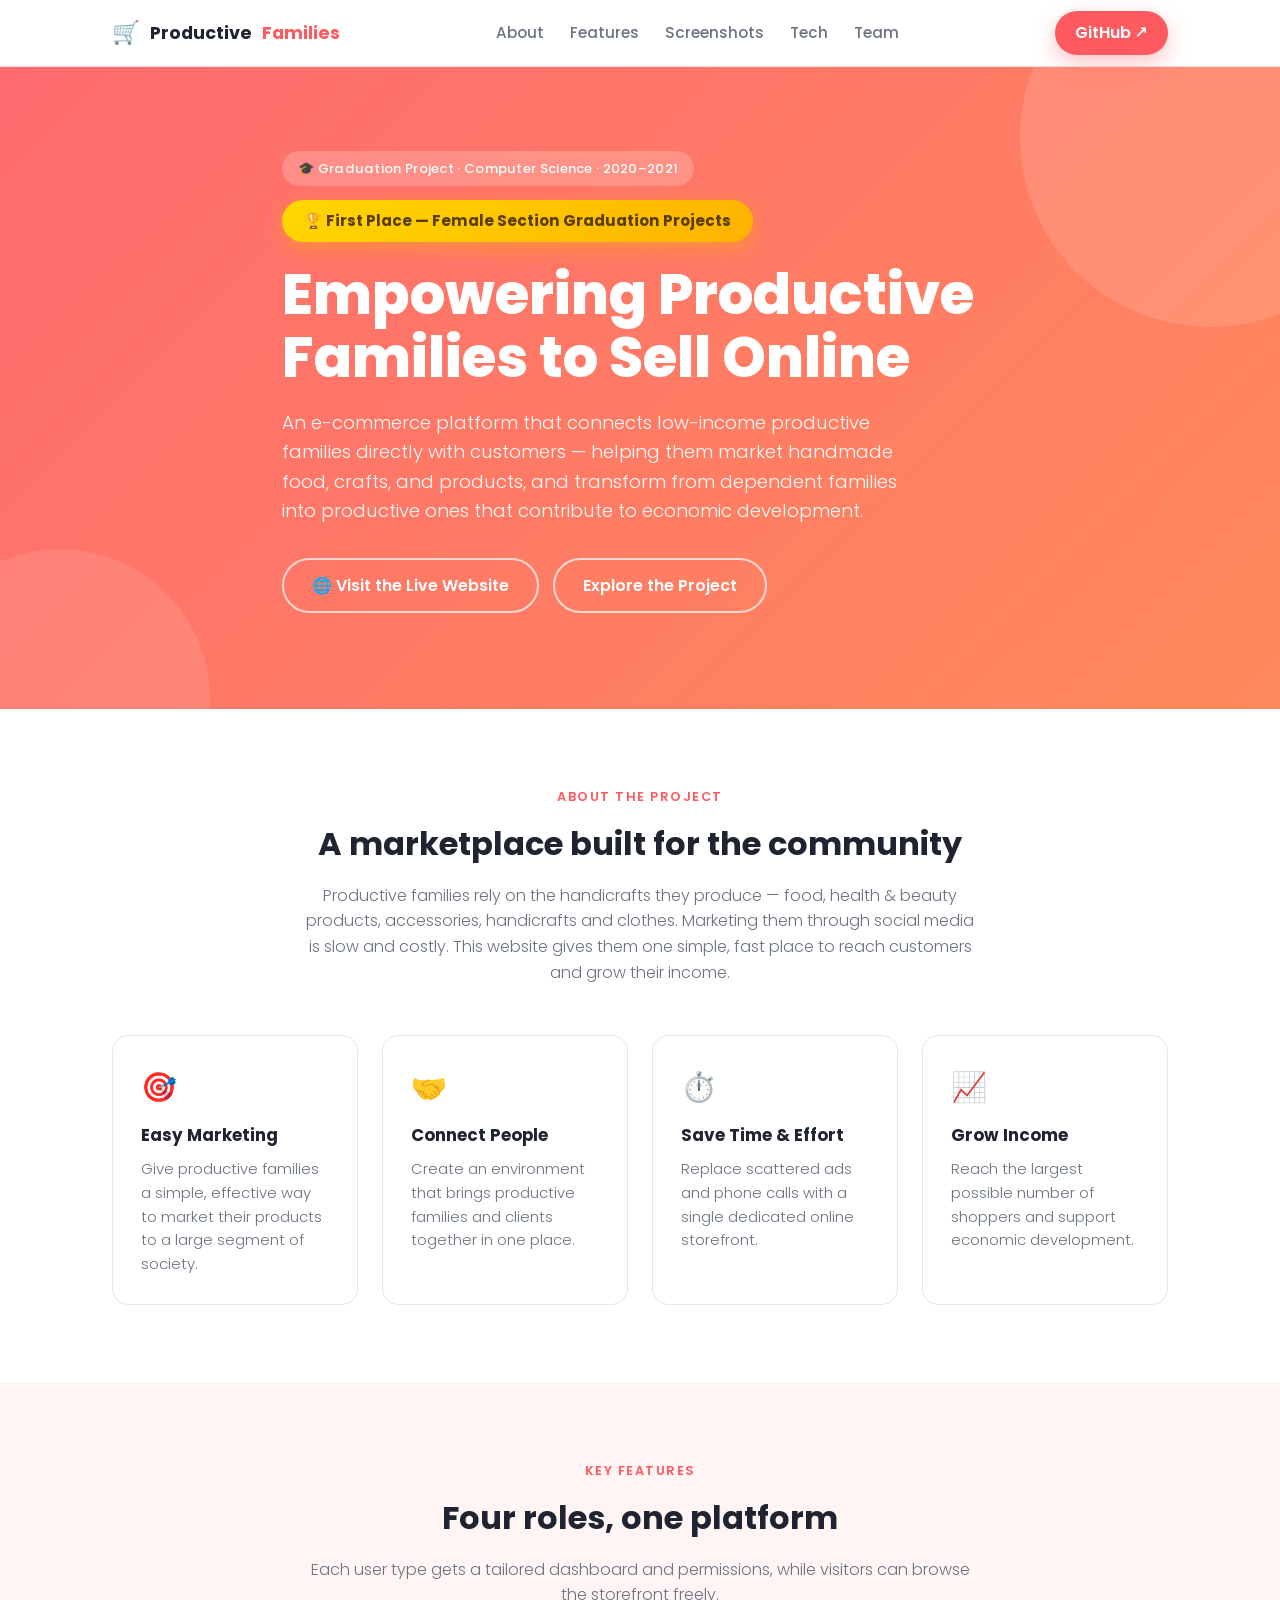
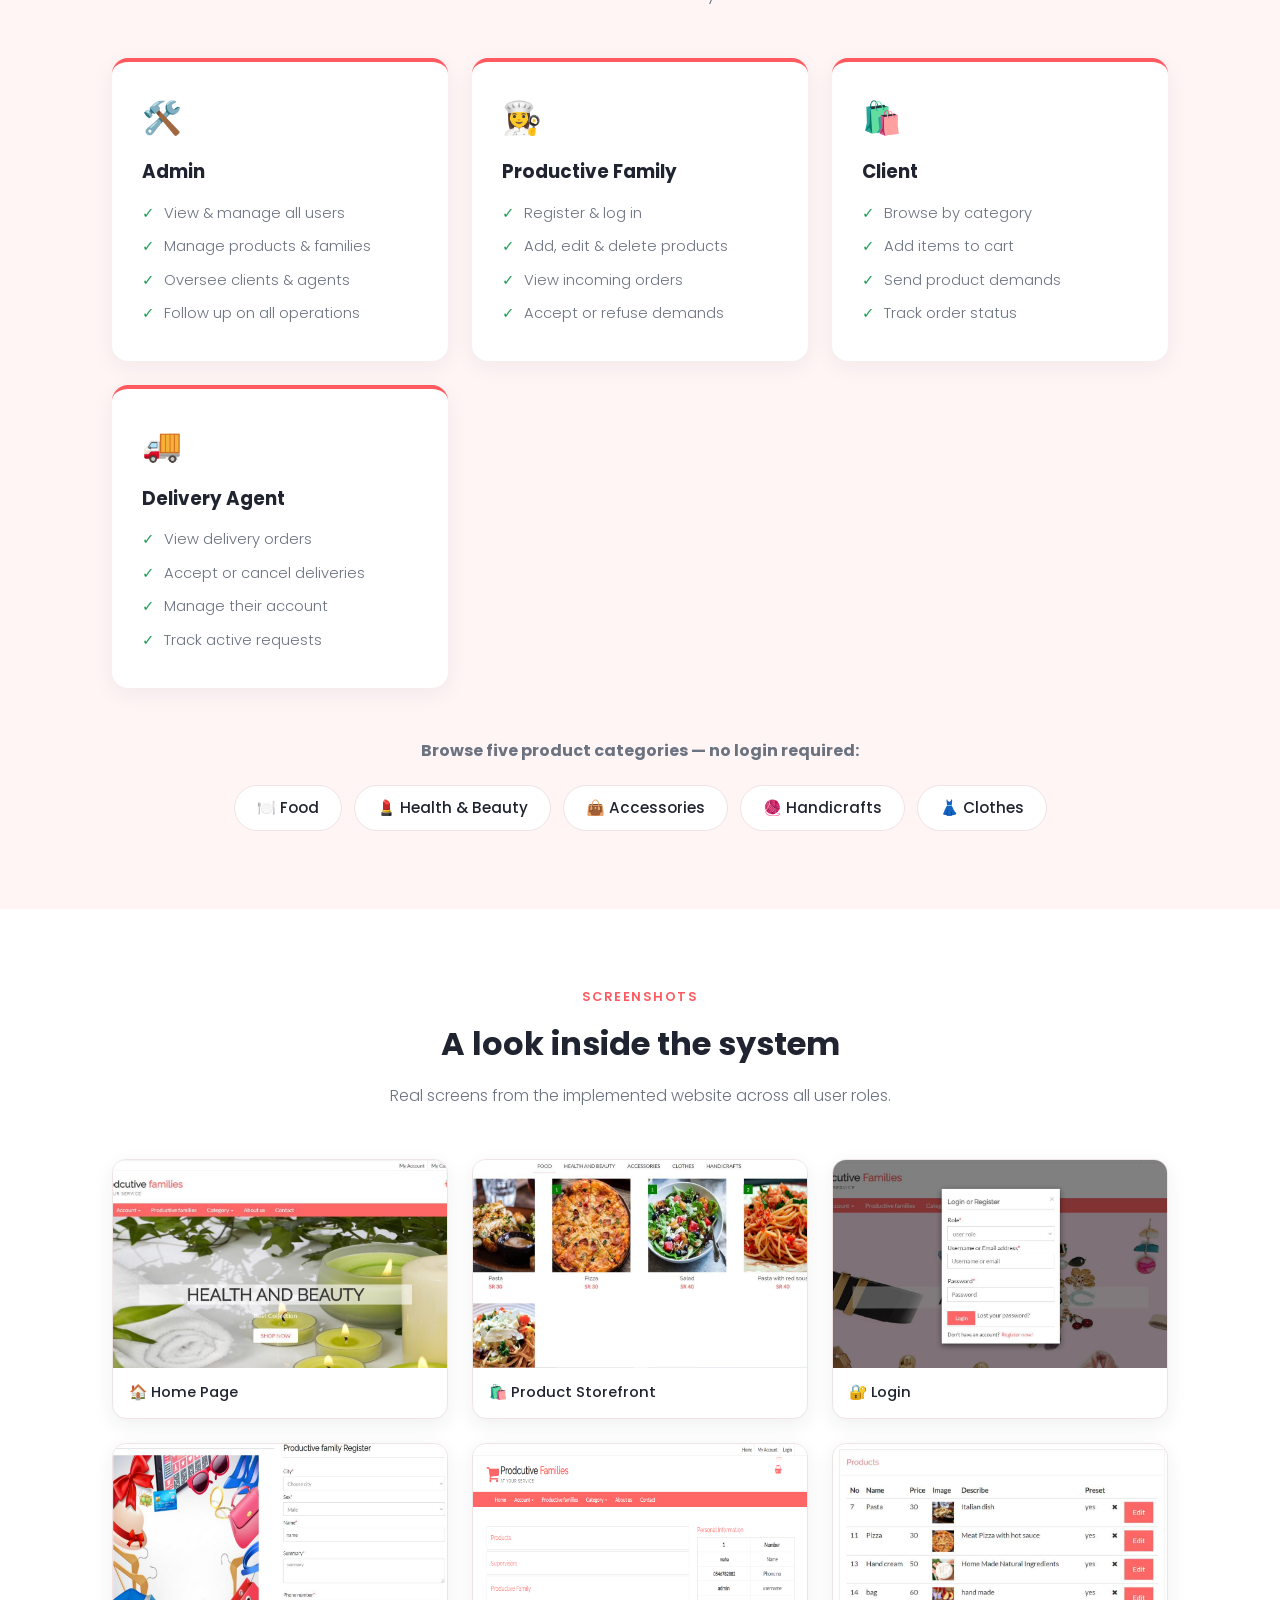
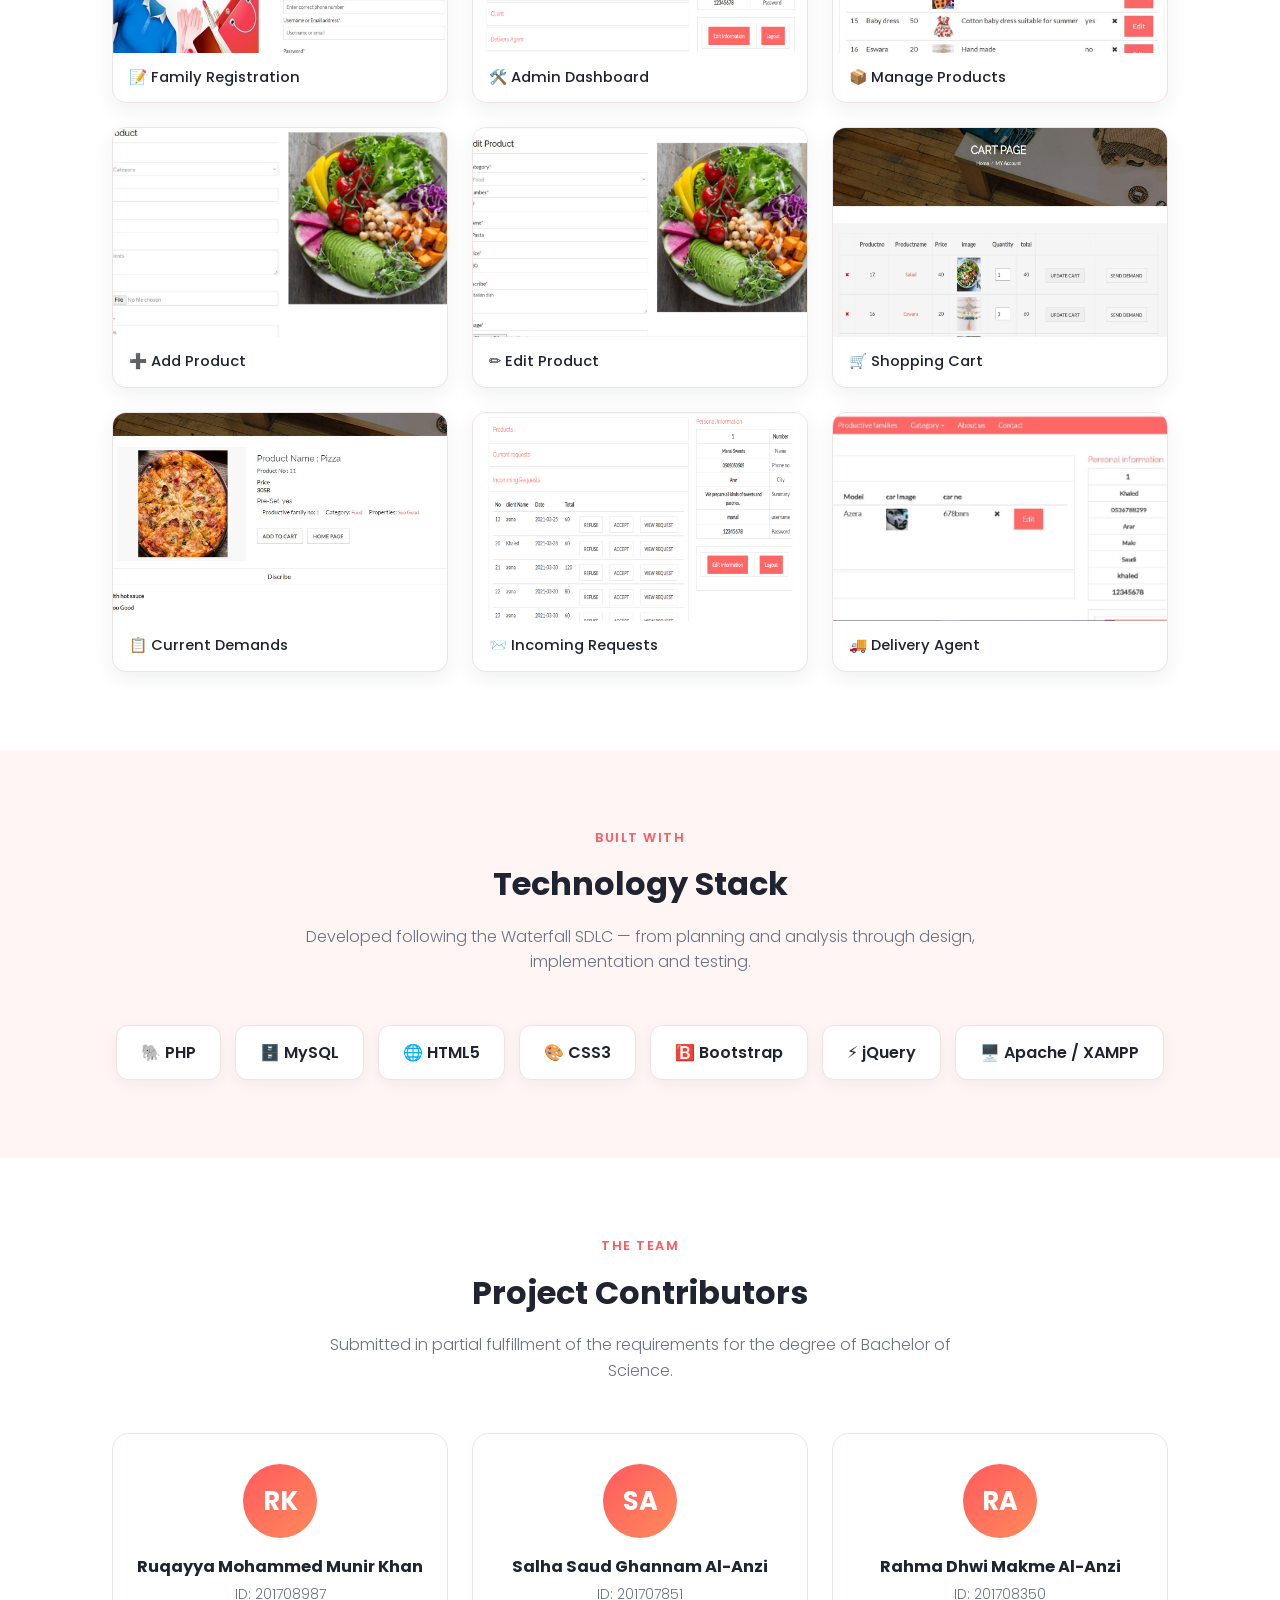
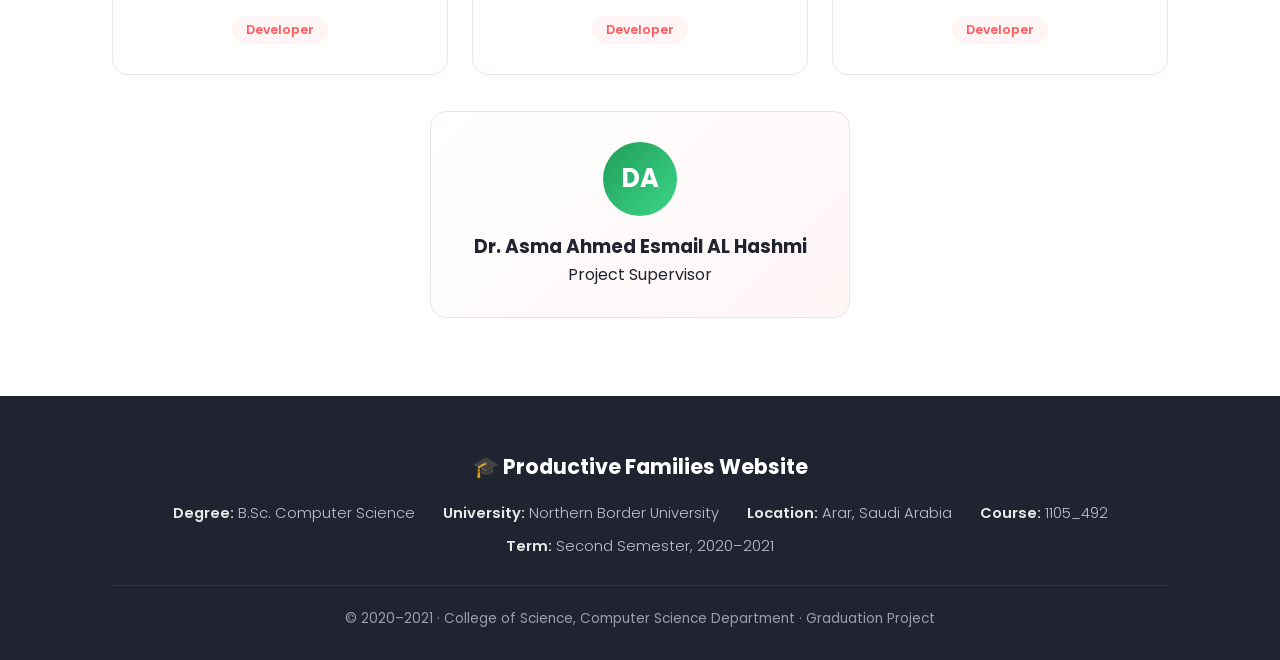
==== commit d7dbdd64: "Update contributors order and names; add live website link - Order contributors: Ruqayya, Salha, Rah" ====
--- a/docs/index.html
+++ b/docs/index.html
@@ -135,8 +135,8 @@
         with customers — helping them market handmade food, crafts, and products, and transform from
         dependent families into productive ones that contribute to economic development.</p>
       <div class="hero-cta">
+        <a class="btn ghost" href="https://productive-families-website-production.up.railway.app">🌐 Visit the Live Website</a>
         <a class="btn ghost" href="#about">Explore the Project</a>
-        <a class="btn ghost" href="https://github.com/roqaya-k7an/Productive-Families-Website">View Source Code</a>
       </div>
     </div>
   </header>
@@ -237,9 +237,9 @@
       <h2 class="title">Project Contributors</h2>
       <p class="sub">Submitted in partial fulfillment of the requirements for the degree of Bachelor of Science.</p>
       <div class="grid team">
-        <div class="member"><div class="avatar">RK</div><h3>Roqaya Mohammed Munir Khan</h3><div class="id">ID: 201708987</div><div class="tag">Developer</div></div>
-        <div class="member"><div class="avatar">RA</div><h3>Rhmah Dhwi Makme Al-Anzi</h3><div class="id">ID: 201708350</div><div class="tag">Developer</div></div>
-        <div class="member"><div class="avatar">SA</div><h3>Salhah Saud Ghannam Al-Anzi</h3><div class="id">ID: 201707851</div><div class="tag">Developer</div></div>
+        <div class="member"><div class="avatar">RK</div><h3>Ruqayya Mohammed Munir Khan</h3><div class="id">ID: 201708987</div><div class="tag">Developer</div></div>
+        <div class="member"><div class="avatar">SA</div><h3>Salha Saud Ghannam Al-Anzi</h3><div class="id">ID: 201707851</div><div class="tag">Developer</div></div>
+        <div class="member"><div class="avatar">RA</div><h3>Rahma Dhwi Makme Al-Anzi</h3><div class="id">ID: 201708350</div><div class="tag">Developer</div></div>
       </div>
       <div class="supervisor">
         <div class="avatar">DA</div>
